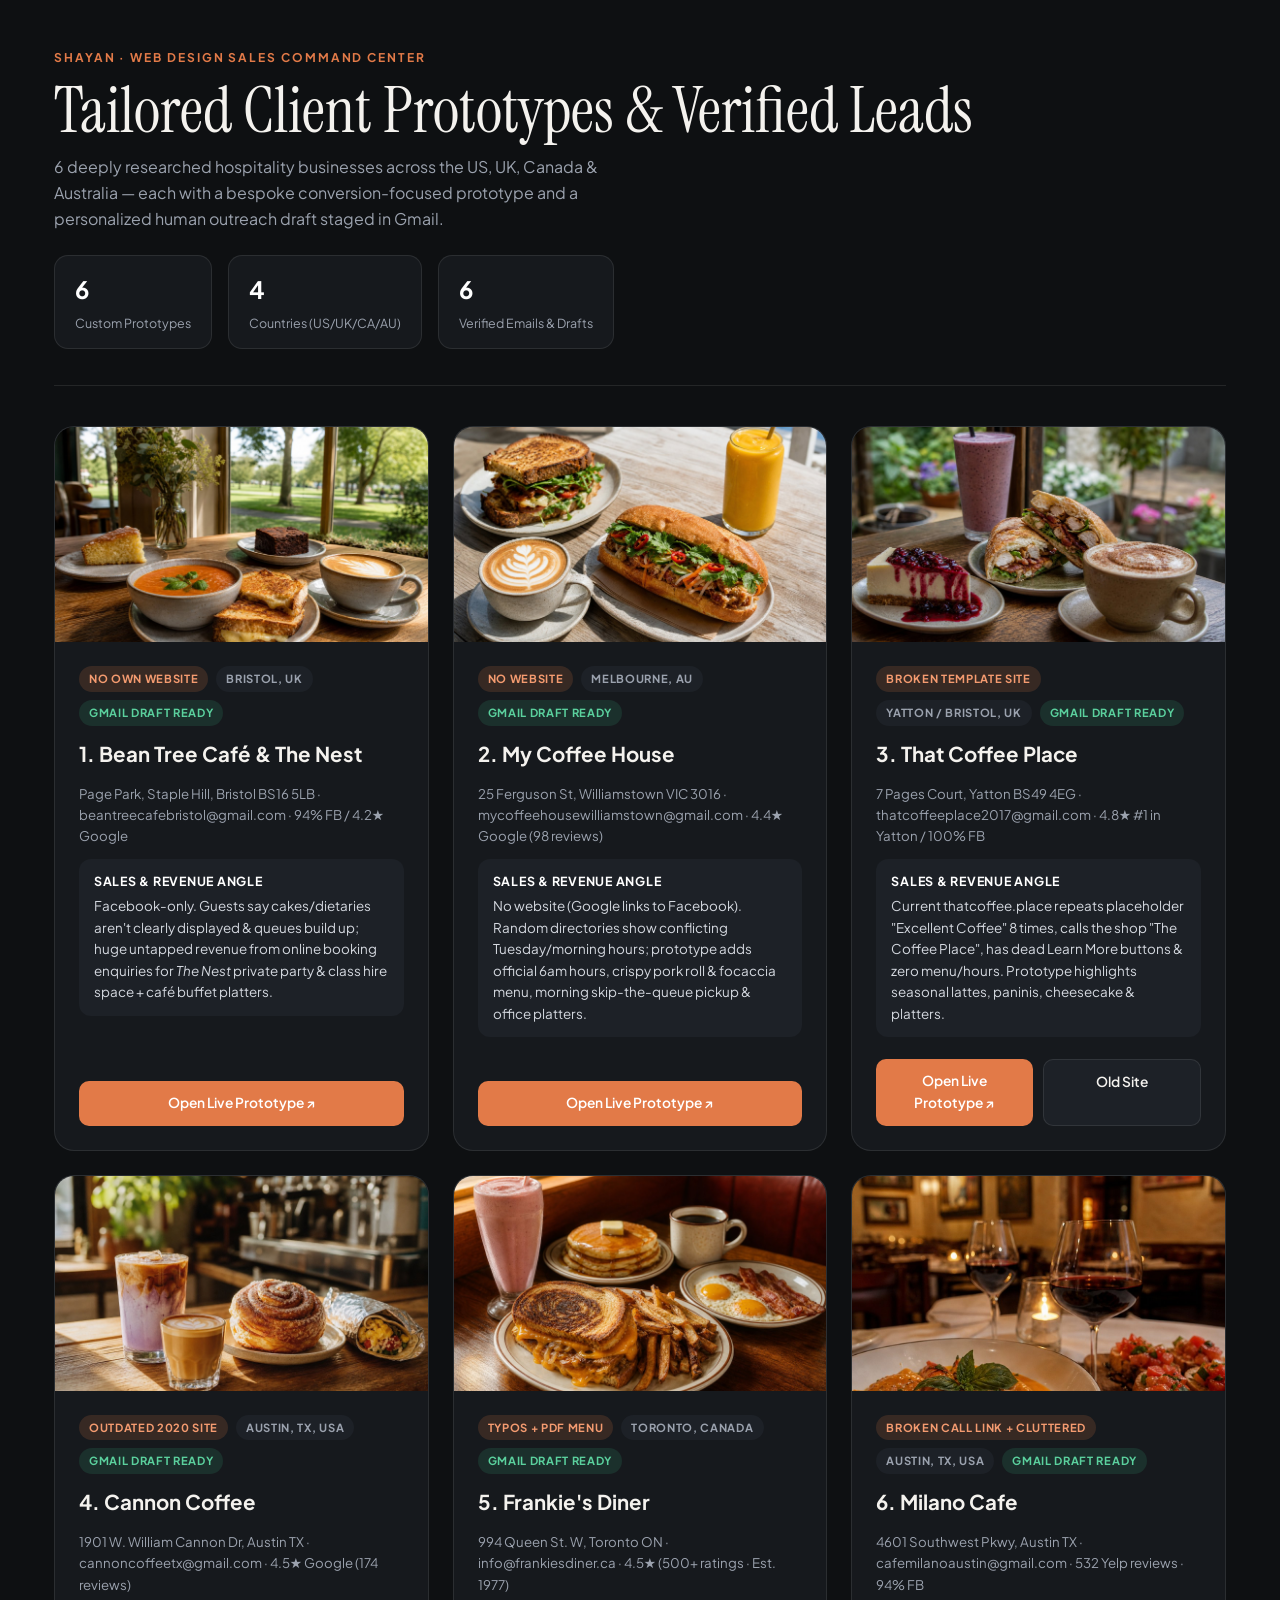
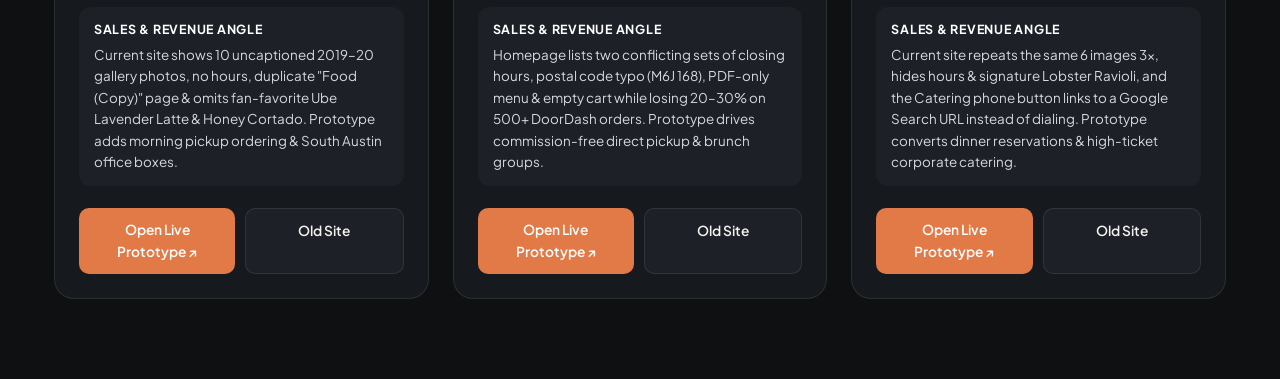
==== index.html @ 3a1e546b "Add 6 bespoke hospitality website prototypes and sales command center Co-authored-by: arena-agent <2" ====
<!DOCTYPE html>
<html lang="en">
<head>
  <meta charset="UTF-8" />
  <meta name="viewport" content="width=device-width, initial-scale=1.0" />
  <title>Shayan Web Studio — Hospitality Website Outreach &amp; Client Prototypes</title>
  <link rel="preconnect" href="https://fonts.googleapis.com" />
  <link rel="preconnect" href="https://fonts.gstatic.com" crossorigin />
  <link href="https://fonts.googleapis.com/css2?family=Instrument+Serif:ital@0;1&family=Plus+Jakarta+Sans:wght@400;500;600;700&display=swap" rel="stylesheet" />
  <style>
    :root {
      --bg: #0E1012;
      --card: #16191D;
      --card-2: #1D2127;
      --text: #F4F2EE;
      --muted: #9BA2AE;
      --accent: #E27A48;
      --green: #38B27E;
      --border: rgba(255,255,255,0.09);
    }
    * { box-sizing: border-box; margin: 0; padding: 0; }
    body {
      font-family: 'Plus Jakarta Sans', -apple-system, sans-serif;
      background: var(--bg);
      color: var(--text);
      line-height: 1.6;
      -webkit-font-smoothing: antialiased;
    }
    .wrap { max-width: 1220px; margin: 0 auto; padding: 48px 24px 80px; }
    .top {
      display: flex;
      justify-content: space-between;
      align-items: flex-end;
      gap: 24px;
      flex-wrap: wrap;
      padding-bottom: 36px;
      border-bottom: 1px solid var(--border);
      margin-bottom: 40px;
    }
    .eyebrow { font-size: 0.75rem; text-transform: uppercase; letter-spacing: 0.16em; color: var(--accent); font-weight: 700; margin-bottom: 10px; }
    h1 { font-family: 'Instrument Serif', Georgia, serif; font-size: clamp(2.6rem, 5vw, 4rem); font-weight: 400; line-height: 1.05; }
    .kpi-row { display: flex; gap: 16px; flex-wrap: wrap; }
    .kpi { background: var(--card); border: 1px solid var(--border); border-radius: 14px; padding: 14px 20px; min-width: 135px; }
    .kpi strong { display: block; font-size: 1.5rem; color: #fff; }
    .kpi span { font-size: 0.78rem; color: var(--muted); }

    .grid { display: grid; grid-template-columns: repeat(auto-fill, minmax(360px, 1fr)); gap: 24px; }
    .lead {
      background: var(--card);
      border: 1px solid var(--border);
      border-radius: 20px;
      overflow: hidden;
      display: flex;
      flex-direction: column;
    }
    .lead img { width: 100%; height: 215px; object-fit: cover; }
    .lead-body { padding: 24px; display: flex; flex-direction: column; gap: 12px; flex: 1; }
    .badges { display: flex; gap: 8px; flex-wrap: wrap; }
    .b { font-size: 0.7rem; font-weight: 700; text-transform: uppercase; letter-spacing: 0.06em; padding: 4px 10px; border-radius: 999px; background: var(--card-2); color: var(--muted); }
    .b.hot { background: rgba(226, 122, 72, 0.16); color: #F49B70; }
    .b.ready { background: rgba(56, 178, 126, 0.15); color: #5BD19E; }
    .lead h2 { font-size: 1.28rem; font-weight: 700; }
    .meta { font-size: 0.83rem; color: var(--muted); }
    .audit { background: var(--card-2); border-radius: 12px; padding: 13px 15px; font-size: 0.84rem; color: #D4D8DF; }
    .audit strong { color: #fff; display: block; margin-bottom: 4px; font-size: 0.78rem; text-transform: uppercase; letter-spacing: 0.06em; }
    .actions { margin-top: auto; padding-top: 10px; display: flex; gap: 10px; }
    .btn {
      flex: 1;
      text-align: center;
      padding: 11px 16px;
      border-radius: 10px;
      font-size: 0.86rem;
      font-weight: 600;
      text-decoration: none;
      transition: opacity 0.2s;
    }
    .btn:hover { opacity: 0.88; }
    .btn-main { background: var(--accent); color: #fff; }
    .btn-sec { background: var(--card-2); color: var(--text); border: 1px solid var(--border); }
  </style>
</head>
<body>
  <div class="wrap">
    <div class="top">
      <div>
        <p class="eyebrow">Shayan · Web Design Sales Command Center</p>
        <h1>Tailored Client Prototypes &amp; Verified Leads</h1>
        <p style="color:var(--muted);max-width:580px;margin-top:10px;">6 deeply researched hospitality businesses across the US, UK, Canada &amp; Australia — each with a bespoke conversion-focused prototype and a personalized human outreach draft staged in Gmail.</p>
      </div>
      <div class="kpi-row">
        <div class="kpi"><strong>6</strong><span>Custom Prototypes</span></div>
        <div class="kpi"><strong>4</strong><span>Countries (US/UK/CA/AU)</span></div>
        <div class="kpi"><strong>6</strong><span>Verified Emails &amp; Drafts</span></div>
      </div>
    </div>

    <div class="grid">
      <article class="lead">
        <img src="/assets/bean-tree-cafe-hero.jpg" alt="Bean Tree Cafe Bristol" />
        <div class="lead-body">
          <div class="badges"><span class="b hot">No Own Website</span><span class="b">Bristol, UK</span><span class="b ready">Gmail Draft Ready</span></div>
          <h2>1. Bean Tree Café &amp; The Nest</h2>
          <p class="meta">Page Park, Staple Hill, Bristol BS16 5LB · beantreecafebristol@gmail.com · 94% FB / 4.2★ Google</p>
          <div class="audit">
            <strong>Sales &amp; Revenue Angle</strong>
            Facebook-only. Guests say cakes/dietaries aren't clearly displayed &amp; queues build up; huge untapped revenue from online booking enquiries for <em>The Nest</em> private party &amp; class hire space + café buffet platters.
          </div>
          <div class="actions">
            <a class="btn btn-main" href="./bean-tree-cafe/" target="_blank">Open Live Prototype ↗</a>
          </div>
        </div>
      </article>

      <article class="lead">
        <img src="/assets/my-coffee-house-hero.jpg" alt="My Coffee House Williamstown" />
        <div class="lead-body">
          <div class="badges"><span class="b hot">No Website</span><span class="b">Melbourne, AU</span><span class="b ready">Gmail Draft Ready</span></div>
          <h2>2. My Coffee House</h2>
          <p class="meta">25 Ferguson St, Williamstown VIC 3016 · mycoffeehousewilliamstown@gmail.com · 4.4★ Google (98 reviews)</p>
          <div class="audit">
            <strong>Sales &amp; Revenue Angle</strong>
            No website (Google links to Facebook). Random directories show conflicting Tuesday/morning hours; prototype adds official 6am hours, crispy pork roll &amp; focaccia menu, morning skip-the-queue pickup &amp; office platters.
          </div>
          <div class="actions">
            <a class="btn btn-main" href="./my-coffee-house/" target="_blank">Open Live Prototype ↗</a>
          </div>
        </div>
      </article>

      <article class="lead">
        <img src="/assets/that-coffee-place-hero.jpg" alt="That Coffee Place Yatton" />
        <div class="lead-body">
          <div class="badges"><span class="b hot">Broken Template Site</span><span class="b">Yatton / Bristol, UK</span><span class="b ready">Gmail Draft Ready</span></div>
          <h2>3. That Coffee Place</h2>
          <p class="meta">7 Pages Court, Yatton BS49 4EG · thatcoffeeplace2017@gmail.com · 4.8★ #1 in Yatton / 100% FB</p>
          <div class="audit">
            <strong>Sales &amp; Revenue Angle</strong>
            Current thatcoffee.place repeats placeholder "Excellent Coffee" 8 times, calls the shop "The Coffee Place", has dead Learn More buttons &amp; zero menu/hours. Prototype highlights seasonal lattes, paninis, cheesecake &amp; platters.
          </div>
          <div class="actions">
            <a class="btn btn-main" href="./that-coffee-place/" target="_blank">Open Live Prototype ↗</a>
            <a class="btn btn-sec" href="https://thatcoffee.place/" target="_blank" rel="noopener">Old Site</a>
          </div>
        </div>
      </article>

      <article class="lead">
        <img src="/assets/cannon-coffee-hero.jpg" alt="Cannon Coffee Austin" />
        <div class="lead-body">
          <div class="badges"><span class="b hot">Outdated 2020 Site</span><span class="b">Austin, TX, USA</span><span class="b ready">Gmail Draft Ready</span></div>
          <h2>4. Cannon Coffee</h2>
          <p class="meta">1901 W. William Cannon Dr, Austin TX · cannoncoffeetx@gmail.com · 4.5★ Google (174 reviews)</p>
          <div class="audit">
            <strong>Sales &amp; Revenue Angle</strong>
            Current site shows 10 uncaptioned 2019–20 gallery photos, no hours, duplicate "Food (Copy)" page &amp; omits fan-favorite Ube Lavender Latte &amp; Honey Cortado. Prototype adds morning pickup ordering &amp; South Austin office boxes.
          </div>
          <div class="actions">
            <a class="btn btn-main" href="./cannon-coffee/" target="_blank">Open Live Prototype ↗</a>
            <a class="btn btn-sec" href="https://www.cannoncoffeetx.com/" target="_blank" rel="noopener">Old Site</a>
          </div>
        </div>
      </article>

      <article class="lead">
        <img src="/assets/frankies-diner-hero.jpg" alt="Frankie's Diner Toronto" />
        <div class="lead-body">
          <div class="badges"><span class="b hot">Typos + PDF Menu</span><span class="b">Toronto, Canada</span><span class="b ready">Gmail Draft Ready</span></div>
          <h2>5. Frankie's Diner</h2>
          <p class="meta">994 Queen St. W, Toronto ON · info@frankiesdiner.ca · 4.5★ (500+ ratings · Est. 1977)</p>
          <div class="audit">
            <strong>Sales &amp; Revenue Angle</strong>
            Homepage lists two conflicting sets of closing hours, postal code typo (M6J 168), PDF-only menu &amp; empty cart while losing 20–30% on 500+ DoorDash orders. Prototype drives commission-free direct pickup &amp; brunch groups.
          </div>
          <div class="actions">
            <a class="btn btn-main" href="./frankies-diner/" target="_blank">Open Live Prototype ↗</a>
            <a class="btn btn-sec" href="https://www.frankiesdiner.ca/" target="_blank" rel="noopener">Old Site</a>
          </div>
        </div>
      </article>

      <article class="lead">
        <img src="/assets/milano-cafe-hero.jpg" alt="Milano Cafe Austin" />
        <div class="lead-body">
          <div class="badges"><span class="b hot">Broken Call Link + Cluttered</span><span class="b">Austin, TX, USA</span><span class="b ready">Gmail Draft Ready</span></div>
          <h2>6. Milano Cafe</h2>
          <p class="meta">4601 Southwest Pkwy, Austin TX · cafemilanoaustin@gmail.com · 532 Yelp reviews · 94% FB</p>
          <div class="audit">
            <strong>Sales &amp; Revenue Angle</strong>
            Current site repeats the same 6 images 3x, hides hours &amp; signature Lobster Ravioli, and the Catering phone button links to a Google Search URL instead of dialing. Prototype converts dinner reservations &amp; high-ticket corporate catering.
          </div>
          <div class="actions">
            <a class="btn btn-main" href="./milano-cafe/" target="_blank">Open Live Prototype ↗</a>
            <a class="btn btn-sec" href="https://www.milanoaustin.com/" target="_blank" rel="noopener">Old Site</a>
          </div>
        </div>
      </article>
    </div>
  </div>
</body>
</html>
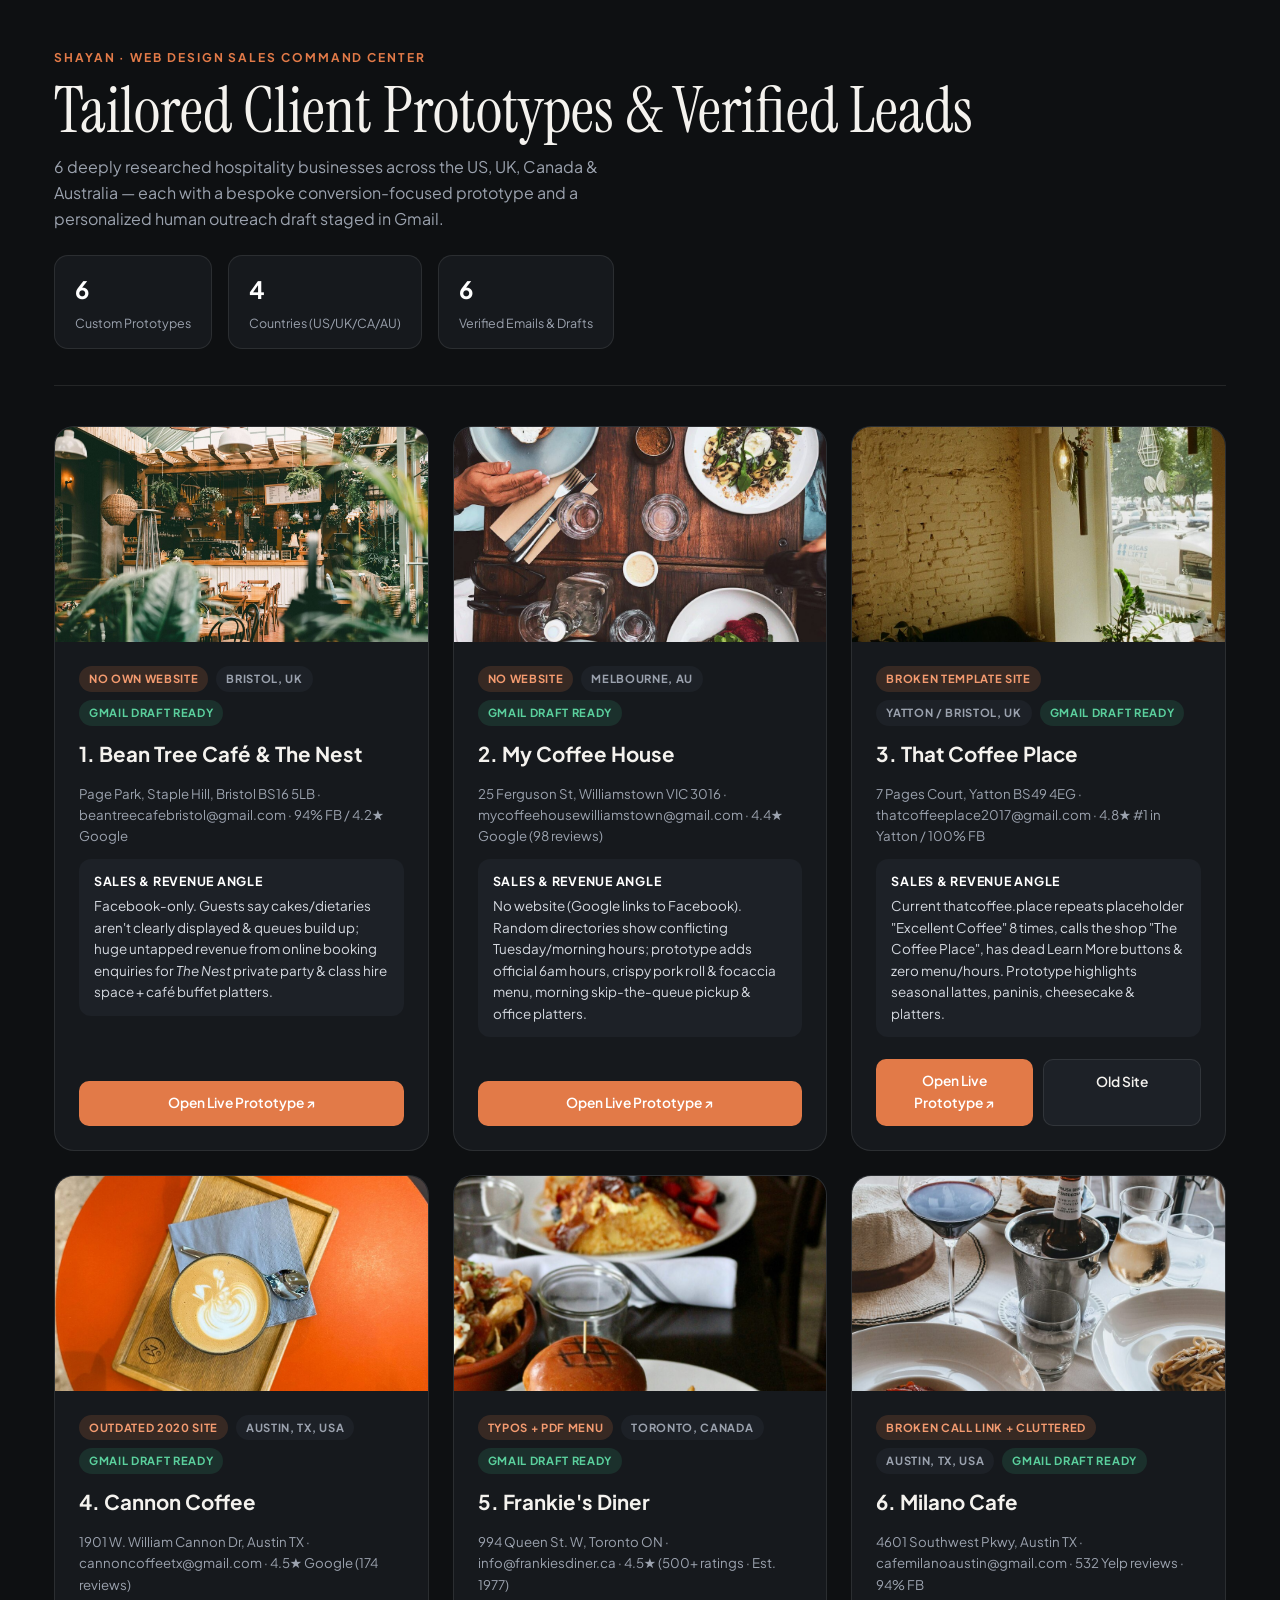
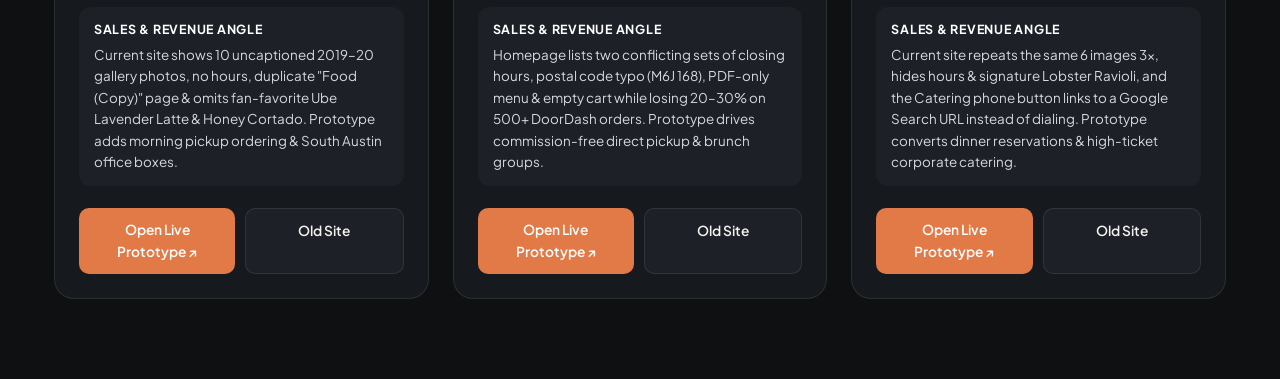
==== commit fd5c6b86: "v2: rebuild all six prototypes with dual-theme design system and verified photography Co-authored-by" ====
--- a/index.html
+++ b/index.html
@@ -96,7 +96,7 @@
 
     <div class="grid">
       <article class="lead">
-        <img src="/assets/bean-tree-cafe-hero.jpg" alt="Bean Tree Cafe Bristol" />
+        <img src="/assets/bean-tree-1.jpg" alt="Bean Tree Cafe Bristol" />
         <div class="lead-body">
           <div class="badges"><span class="b hot">No Own Website</span><span class="b">Bristol, UK</span><span class="b ready">Gmail Draft Ready</span></div>
           <h2>1. Bean Tree Café &amp; The Nest</h2>
@@ -112,7 +112,7 @@
       </article>
 
       <article class="lead">
-        <img src="/assets/my-coffee-house-hero.jpg" alt="My Coffee House Williamstown" />
+        <img src="/assets/my-coffee-house-1.jpg" alt="My Coffee House Williamstown" />
         <div class="lead-body">
           <div class="badges"><span class="b hot">No Website</span><span class="b">Melbourne, AU</span><span class="b ready">Gmail Draft Ready</span></div>
           <h2>2. My Coffee House</h2>
@@ -128,7 +128,7 @@
       </article>
 
       <article class="lead">
-        <img src="/assets/that-coffee-place-hero.jpg" alt="That Coffee Place Yatton" />
+        <img src="/assets/that-coffee-place-2.jpg" alt="That Coffee Place Yatton" />
         <div class="lead-body">
           <div class="badges"><span class="b hot">Broken Template Site</span><span class="b">Yatton / Bristol, UK</span><span class="b ready">Gmail Draft Ready</span></div>
           <h2>3. That Coffee Place</h2>
@@ -145,7 +145,7 @@
       </article>
 
       <article class="lead">
-        <img src="/assets/cannon-coffee-hero.jpg" alt="Cannon Coffee Austin" />
+        <img src="/assets/cannon-coffee-2.jpg" alt="Cannon Coffee Austin" />
         <div class="lead-body">
           <div class="badges"><span class="b hot">Outdated 2020 Site</span><span class="b">Austin, TX, USA</span><span class="b ready">Gmail Draft Ready</span></div>
           <h2>4. Cannon Coffee</h2>
@@ -162,7 +162,7 @@
       </article>
 
       <article class="lead">
-        <img src="/assets/frankies-diner-hero.jpg" alt="Frankie's Diner Toronto" />
+        <img src="/assets/frankies-diner-1.jpg" alt="Frankie's Diner Toronto" />
         <div class="lead-body">
           <div class="badges"><span class="b hot">Typos + PDF Menu</span><span class="b">Toronto, Canada</span><span class="b ready">Gmail Draft Ready</span></div>
           <h2>5. Frankie's Diner</h2>
@@ -179,7 +179,7 @@
       </article>
 
       <article class="lead">
-        <img src="/assets/milano-cafe-hero.jpg" alt="Milano Cafe Austin" />
+        <img src="/assets/milano-cafe-1.jpg" alt="Milano Cafe Austin" />
         <div class="lead-body">
           <div class="badges"><span class="b hot">Broken Call Link + Cluttered</span><span class="b">Austin, TX, USA</span><span class="b ready">Gmail Draft Ready</span></div>
           <h2>6. Milano Cafe</h2>
